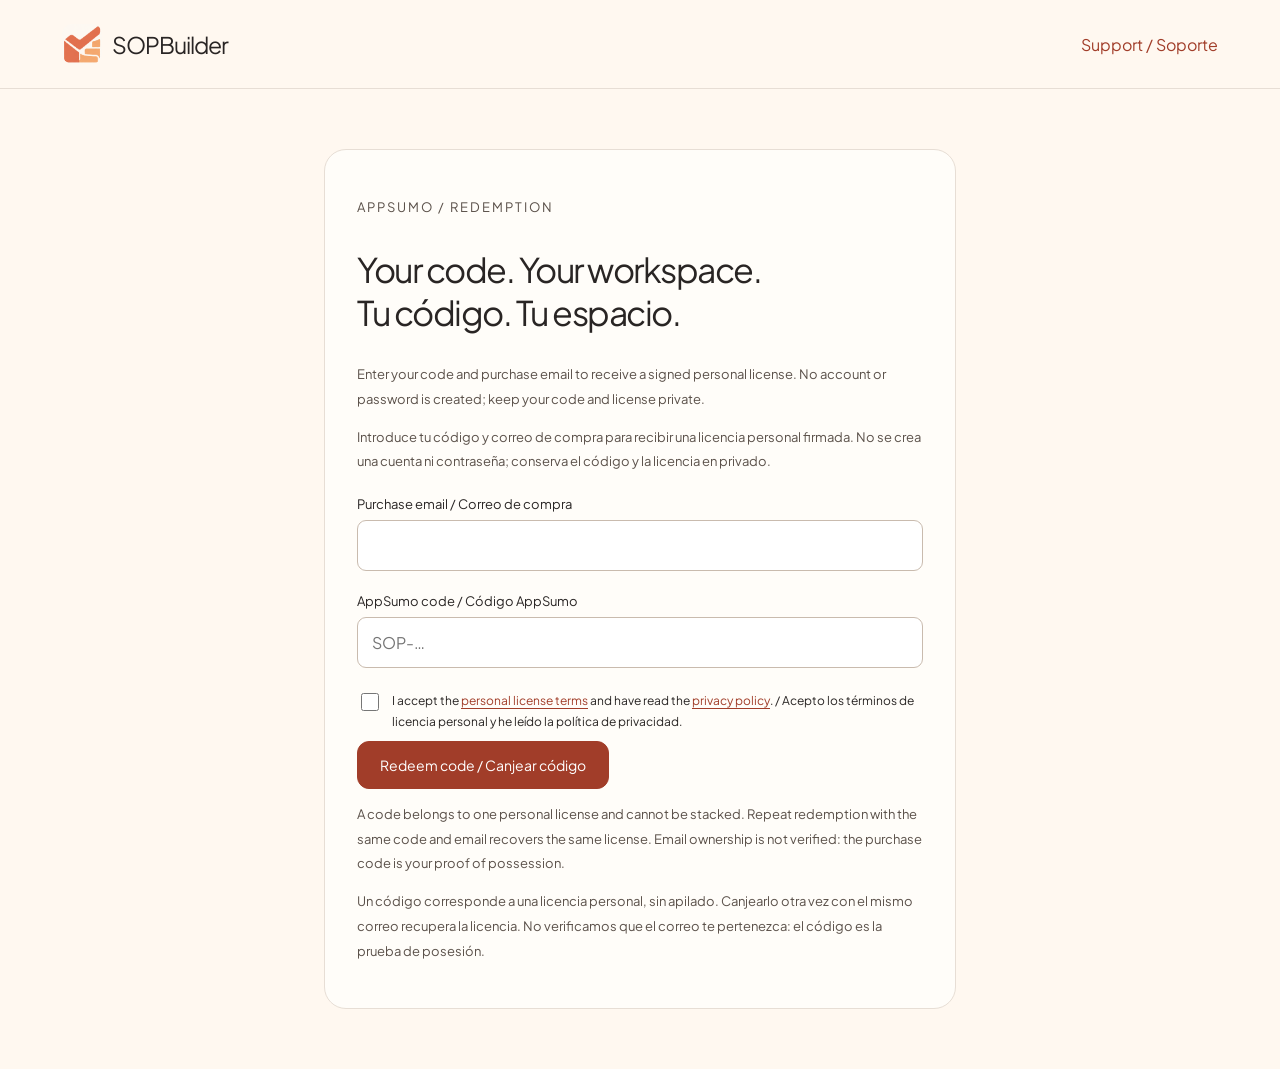
==== activate-sop-a9e62d71/index.html @ 06dafb78 "Publish SOPBuilder product website and secure redemption client" ====
<!doctype html>
<html lang="en">
  <head>
    <meta charset="utf-8" />
    <meta name="viewport" content="width=device-width,initial-scale=1" />
    <title>Redeem your SOPBuilder code</title>
    <meta name="robots" content="noindex,nofollow,noarchive" />
    <meta name="referrer" content="no-referrer" />
    <meta
      http-equiv="Content-Security-Policy"
      content="default-src 'self'; connect-src https://bpxwzslftjzzokgmrrzj.supabase.co; script-src 'self'; style-src 'self'; font-src 'self'; img-src 'self'; object-src 'none'; base-uri 'self'; form-action 'none'"
    />
    <link rel="icon" href="../assets/icon.png" />
    <link rel="stylesheet" href="../assets/site.css" />
    <script src="../assets/redeem.js" defer></script>
  </head>
  <body>
    <header class="header">
      <div class="container nav">
        <a class="brand" href="../"
          ><img
            src="../assets/icon.png"
            alt=""
            width="40"
            height="40"
          />SOPBuilder</a
        ><a href="mailto:familiazv2016@gmail.com">Support / Soporte</a>
      </div>
    </header>
    <main class="redeem-shell">
      <section class="redeem-card">
        <p class="eyebrow">APPSUMO / REDEMPTION</p>
        <h1>Your code. Your workspace.<br />Tu código. Tu espacio.</h1>
        <p>
          Enter your code and purchase email to receive a signed personal
          license. No account or password is created; keep your code and license
          private.
        </p>
        <p>
          Introduce tu código y correo de compra para recibir una licencia
          personal firmada. No se crea una cuenta ni contraseña; conserva el
          código y la licencia en privado.
        </p>
        <form id="redeem-form">
          <label for="email">Purchase email / Correo de compra</label
          ><input
            id="email"
            type="email"
            required
            maxlength="254"
            autocomplete="email"
          /><label for="code">AppSumo code / Código AppSumo</label
          ><input
            id="code"
            type="text"
            required
            minlength="36"
            maxlength="36"
            pattern="[Ss][Oo][Pp]-[A-Fa-f0-9]{32}"
            autocomplete="off"
            autocapitalize="characters"
            spellcheck="false"
            placeholder="SOP-…"
          /><label class="check-label"
            ><input id="terms" type="checkbox" required /><span
              >I accept the
              <a href="../terms.html" target="_blank" rel="noopener"
                >personal license terms</a
              >
              and have read the
              <a href="../privacy.html" target="_blank" rel="noopener"
                >privacy policy</a
              >. / Acepto los términos de licencia personal y he leído la
              política de privacidad.</span
            ></label
          ><button id="submit" class="btn" type="submit">
            Redeem code / Canjear código
          </button>
        </form>
        <div
          id="message"
          class="form-message"
          role="status"
          aria-live="polite"
        ></div>
        <section id="success" hidden>
          <h2>You're ready / Todo listo</h2>
          <ol>
            <li>Save the .soplicense file. / Guarda el archivo .soplicense.</li>
            <li>
              Download and install SOPBuilder for Windows. / Descarga e instala
              SOPBuilder para Windows.
            </li>
            <li>
              Open the app and choose “Import license”. / Abre la app y elige
              «Importar licencia».
            </li>
          </ol>
          <button id="save-license" class="btn">
            Save license / Guardar licencia
          </button>
          <p>
            <a
              href="https://github.com/fguzman-stack/SOPBuilder-Web/releases/latest"
              target="_blank"
              rel="noopener"
              >Windows downloads and SHA-256 checksums ↗</a
            >
          </p>
          <p>
            The executable is not Authenticode-signed. / El ejecutable no tiene
            firma Authenticode.
          </p>
        </section>
        <p>
          A code belongs to one personal license and cannot be stacked. Repeat
          redemption with the same code and email recovers the same license.
          Email ownership is not verified: the purchase code is your proof of
          possession.
        </p>
        <p>
          Un código corresponde a una licencia personal, sin apilado. Canjearlo
          otra vez con el mismo correo recupera la licencia. No verificamos que
          el correo te pertenezca: el código es la prueba de posesión.
        </p>
        <noscript
          ><p>
            JavaScript is required to redeem securely. / Necesitas JavaScript
            para el canje seguro.
          </p></noscript
        >
      </section>
    </main>
  </body>
</html>
---- assets/site.css ----
@font-face {
  font-family: Jakarta;
  src: url("./jakarta-latin.woff2") format("woff2");
  font-weight: 100 900;
  font-display: swap;
}
:root {
  --cream: #fff8f0;
  --paper: #fffdf9;
  --ink: #292524;
  --muted: #5b514a;
  --line: #e7ded5;
  --rust: #a13d29;
  --coral: #e76f51;
  --teal: #217d72;
  font-family: Jakarta, system-ui, sans-serif;
  color: var(--ink);
  background: var(--cream);
  scroll-behavior: smooth;
}
* {
  box-sizing: border-box;
}
body {
  margin: 0;
}
a {
  color: var(--rust);
  text-decoration: none;
}
button,
input {
  font: inherit;
}
button,
a,
input {
  outline-offset: 5px;
}
a:focus-visible,
button:focus-visible,
input:focus-visible {
  outline: 3px solid var(--teal);
}
.skip {
  position: absolute;
  left: 12px;
  top: -100px;
  background: #fff;
  padding: 12px;
  z-index: 100;
}
.skip:focus {
  top: 12px;
}
.container {
  max-width: 1220px;
  margin: auto;
  padding: 0 32px;
}
.header {
  border-bottom: 1px solid var(--line);
  background: rgba(255, 248, 240, 0.97);
  position: sticky;
  top: 0;
  z-index: 10;
}
.nav {
  min-height: 88px;
  display: flex;
  align-items: center;
  justify-content: space-between;
  gap: 24px;
}
.brand {
  display: flex;
  align-items: center;
  gap: 10px;
  color: var(--ink);
  font-weight: 800;
  font-size: 23px;
  letter-spacing: -1px;
}
.brand img {
  width: 40px;
  height: 40px;
  border-radius: 10px;
}
.nav-links {
  display: flex;
  align-items: center;
  gap: 26px;
  font-size: 13px;
  font-weight: 600;
}
.nav-links > a {
  color: var(--ink);
}
.nav-links > a.btn { color: white; }
.dark .btn.secondary { color: #fff8f0; }
p a, .check-label a { text-decoration: underline; text-underline-offset: 3px; }
.language {
  border: 1px solid var(--line);
  background: var(--paper);
  border-radius: 20px;
  padding: 8px 12px;
  cursor: pointer;
}
.btn {
  display: inline-flex;
  align-items: center;
  justify-content: center;
  gap: 10px;
  min-height: 48px;
  padding: 13px 22px;
  border-radius: 12px;
  background: var(--rust);
  color: white;
  font-weight: 700;
  font-size: 14px;
  border: 1px solid var(--rust);
  cursor: pointer;
}
.btn:hover {
  background: #963b29;
}
.btn.secondary {
  background: transparent;
  color: var(--ink);
  border-color: var(--line);
}
.btn.secondary:hover {
  background: #fff0e8;
}
.eyebrow {
  font-size: 11px;
  font-weight: 800;
  letter-spacing: 2px;
  text-transform: uppercase;
  color: var(--rust);
  display: flex;
  align-items: center;
  gap: 10px;
}
.dot {
  width: 8px;
  height: 8px;
  border-radius: 50%;
  background: var(--teal);
}
.hero {
  padding: 76px 0 0;
  position: relative;
  overflow: hidden;
}
.hero-grid {
  display: grid;
  grid-template-columns: 1.22fr 0.78fr;
  gap: 64px;
  align-items: center;
}
.hero h1 {
  font-size: clamp(42px, 5.1vw, 70px);
  line-height: 1.1;
  letter-spacing: -3.7px;
  margin: 22px 0;
}
.hero h1 em {
  font-style: normal;
  color: var(--rust);
}
.lead {
  color: var(--muted);
  font-size: 17px;
  line-height: 1.85;
  max-width: 580px;
}
.actions {
  display: flex;
  gap: 12px;
  flex-wrap: wrap;
  margin: 28px 0 18px;
}
.micro {
  font-size: 12px;
  color: var(--muted);
  line-height: 1.8;
}
.hero-note {
  background: #f5ece1;
  border: 1px solid #e4d5c5;
  border-radius: 26px;
  padding: 30px;
}
.note-top {
  display: flex;
  align-items: center;
  justify-content: space-between;
  font-size: 11px;
  color: var(--muted);
  border-bottom: 1px solid #dacbbb;
  padding-bottom: 18px;
}
.note-title {
  font-size: 26px;
  font-weight: 800;
  line-height: 1.3;
  margin: 24px 0 18px;
  letter-spacing: -1px;
}
.note-step {
  display: flex;
  gap: 14px;
  align-items: center;
  margin: 18px 0;
  font-size: 13px;
}
.step-num {
  width: 30px;
  height: 30px;
  border-radius: 50%;
  background: white;
  border: 1px solid #dbc9b8;
  display: grid;
  place-items: center;
  color: var(--teal);
  font-weight: 700;
}
.note-label {
  border-top: 1px solid #dacbbb;
  padding-top: 18px;
  font-size: 11px;
  color: var(--muted);
  line-height: 1.8;
}
.shot-wrap {
  margin-top: 60px;
  padding: 14px 14px 0;
  border: 1px solid #ddcfc2;
  border-bottom: 0;
  border-radius: 22px 22px 0;
  background: #efe3d6;
  box-shadow: 0 25px 60px #6d453b15;
}
.shot-wrap img {
  display: block;
  width: 100%;
  border-radius: 12px 12px 0;
}
.caption {
  font-size: 11px;
  color: var(--muted);
  text-align: center;
  margin: 14px 0;
}
.facts {
  display: grid;
  grid-template-columns: repeat(4, 1fr);
  border-top: 1px solid var(--line);
  border-bottom: 1px solid var(--line);
  padding: 28px 0;
  margin-top: 20px;
  gap: 22px;
}
.fact strong {
  display: block;
  font-size: 22px;
  letter-spacing: -0.7px;
}
.fact span {
  font-size: 12px;
  color: var(--muted);
}
section[id] {
  scroll-margin-top: 110px;
}
.section {
  padding: 88px 0;
}
.section-head {
  display: flex;
  justify-content: space-between;
  align-items: end;
  gap: 40px;
  margin-bottom: 42px;
}
.section-head h2,
h2 {
  font-size: clamp(30px, 3.2vw, 42px);
  line-height: 1.2;
  letter-spacing: -1.8px;
  margin: 14px 0;
}
.section-head p {
  max-width: 390px;
  color: var(--muted);
  font-size: 14px;
  line-height: 1.8;
}
.features {
  display: grid;
  grid-template-columns: repeat(3, 1fr);
  gap: 18px;
}
.feature {
  padding: 28px;
  border: 1px solid var(--line);
  background: var(--paper);
  border-radius: 18px;
}
.feature .number {
  color: var(--rust);
  font-size: 12px;
  font-weight: 800;
}
.feature h3 {
  font-size: 18px;
  margin: 25px 0 12px;
  letter-spacing: -0.5px;
}
.feature p {
  font-size: 13px;
  line-height: 1.9;
  color: var(--muted);
  margin: 0;
}
.dark {
  background: #292f2b;
  color: #fff8f0;
}
.dark .eyebrow {
  color: #f4a68e;
}
.dark p {
  color: #ccc8bf;
}
.story {
  display: grid;
  grid-template-columns: 1fr 1fr;
  gap: 64px;
  align-items: center;
}
.story h2 {
  max-width: 480px;
}
.story p {
  font-size: 14px;
  line-height: 1.9;
}
.privacy-points {
  list-style: none;
  padding: 0;
}
.privacy-points li {
  padding: 15px 0;
  border-bottom: 1px solid #ffffff20;
  font-size: 13px;
  line-height: 1.8;
}
.privacy-points li:before {
  content: "↗";
  margin-right: 12px;
  color: #f4a68e;
}
.gallery {
  display: grid;
  grid-template-columns: 1fr 1fr;
  gap: 26px;
}
.gallery figure {
  margin: 0;
}
.gallery img {
  width: 100%;
  border: 1px solid var(--line);
  border-radius: 16px;
  display: block;
  cursor: zoom-in;
}
.gallery figcaption {
  padding: 15px 0;
  font-size: 13px;
  font-weight: 700;
}
.gallery figcaption span {
  display: block;
  font-size: 12px;
  font-weight: 400;
  color: var(--muted);
  line-height: 1.8;
  margin-top: 5px;
}
.pricing {
  display: grid;
  grid-template-columns: 1fr 0.9fr;
  gap: 64px;
  align-items: center;
}
.price-card {
  background: var(--paper);
  border: 1px solid #d9b6a6;
  border-radius: 24px;
  padding: 34px;
  box-shadow: 0 10px 35px #b8493208;
}
.price-top {
  display: flex;
  justify-content: space-between;
  align-items: center;
}
.badge {
  background: #f9e3d7;
  color: #8c3624;
  padding: 7px 10px;
  border-radius: 8px;
  font-size: 10px;
  font-weight: 800;
}
.price {
  font-size: 64px;
  letter-spacing: -3px;
  font-weight: 800;
  margin: 20px 0 4px;
}
.price small {
  font-size: 14px;
  font-weight: 500;
  letter-spacing: 0;
  color: var(--muted);
}
.price-list {
  padding: 0;
  list-style: none;
  font-size: 13px;
  line-height: 2.5;
}
.price-list li:before {
  content: "✓";
  color: var(--teal);
  font-weight: 800;
  margin-right: 10px;
}
.notice {
  font-size: 12px;
  line-height: 1.8;
  background: #f9ede2;
  border-left: 3px solid var(--rust);
  padding: 16px;
  color: var(--muted);
}
.faq-list {
  max-width: 850px;
  margin: auto;
}
details {
  border-bottom: 1px solid var(--line);
  padding: 20px 0;
}
summary {
  font-size: 15px;
  font-weight: 700;
  cursor: pointer;
  line-height: 1.6;
}
details p {
  color: var(--muted);
  font-size: 13px;
  line-height: 1.9;
  max-width: 760px;
}
.support-card {
  border-radius: 22px;
  background: #f0e6da;
  padding: 40px;
  display: flex;
  align-items: center;
  justify-content: space-between;
  gap: 40px;
}
.support-card h2 {
  font-size: 30px;
}
.support-card p {
  font-size: 13px;
  color: var(--muted);
  line-height: 1.8;
  max-width: 650px;
}
.footer {
  border-top: 1px solid var(--line);
  padding: 32px 0;
}
.footer-inner {
  display: flex;
  justify-content: space-between;
  align-items: center;
  gap: 24px;
}
.footer p,
.footer a {
  font-size: 11px;
  color: var(--muted);
}
.footer-links {
  display: flex;
  gap: 20px;
}
.legal {
  max-width: 800px;
  padding: 64px 32px;
  margin: auto;
  line-height: 1.9;
}
.legal h1 {
  font-size: 40px;
  line-height: 1.2;
  letter-spacing: -1.5px;
}
.legal h2 {
  font-size: 24px;
  letter-spacing: -0.8px;
  margin-top: 32px;
}
.legal p,
.legal li {
  font-size: 14px;
  color: var(--muted);
}
.redeem-shell {
  max-width: 680px;
  margin: 60px auto;
  padding: 0 24px;
}
.redeem-card {
  background: var(--paper);
  border: 1px solid var(--line);
  border-radius: 22px;
  padding: 32px;
}
.redeem-card h1 {
  font-size: 34px;
  letter-spacing: -1.5px;
}
.redeem-card p,
.redeem-card li {
  font-size: 13px;
  line-height: 1.9;
  color: var(--muted);
}
label {
  font-size: 13px;
  font-weight: 600;
  display: block;
  margin: 22px 0 8px;
}
input[type="email"],
input[type="text"] {
  width: 100%;
  padding: 14px;
  border: 1px solid #c9bbae;
  background: white;
  border-radius: 9px;
}
input[type="checkbox"] {
  width: 18px;
  height: 18px;
  flex-shrink: 0;
  accent-color: var(--rust);
}
.check-label {
  display: flex;
  gap: 10px;
  line-height: 1.8;
  font-size: 12px;
}
.form-message {
  padding: 14px;
  margin: 18px 0;
  border-radius: 10px;
  background: #f9ede2;
  line-height: 1.8;
  font-size: 13px;
}
.form-message:empty {
  display: none;
}
[hidden] {
  display: none !important;
}
.success {
  background: #e5f0e9;
  border-color: #217d72;
}
.btn:disabled {
  opacity: 0.55;
  cursor: wait;
}
.lightbox {
  border: 0;
  border-radius: 14px;
  padding: 12px;
  max-width: 95vw;
  background: var(--cream);
}
.lightbox::backdrop {
  background: #191714bf;
}
.lightbox img {
  max-width: 90vw;
  max-height: 80vh;
  display: block;
}
.lightbox button {
  display: block;
  margin-left: auto;
  border: 0;
  padding: 10px;
  background: none;
  cursor: pointer;
}
.reveal {
  animation: rise 0.65s ease both;
}
@keyframes rise {
  from {
    opacity: 0;
    transform: translateY(14px);
  }
  to {
    opacity: 1;
    transform: translateY(0);
  }
}
@media (max-width: 850px) {
  .container {
    padding: 0 22px;
  }
  .nav {
    min-height: 76px;
  }
  .nav-links {
    gap: 14px;
  }
  .nav-links .desktop-link {
    display: none;
  }
  .hero {
    padding-top: 48px;
  }
  .hero-grid,
  .story,
  .pricing {
    grid-template-columns: 1fr;
    gap: 32px;
  }
  .hero h1 {
    letter-spacing: -2px;
  }
  .hero-note {
    display: none;
  }
  .shot-wrap {
    margin-top: 34px;
    padding: 8px;
  }
  .facts {
    grid-template-columns: 1fr 1fr;
  }
  .features {
    grid-template-columns: 1fr 1fr;
  }
  .section {
    padding: 58px 0;
  }
  .section-head {
    display: block;
  }
  .gallery {
    grid-template-columns: 1fr;
  }
  .support-card,
  .footer-inner {
    flex-direction: column;
    align-items: start;
  }
  .brand {
    font-size: 20px;
  }
  .footer-links {
    flex-wrap: wrap;
  }
}
@media (max-width: 480px) {
  .features {
    grid-template-columns: 1fr;
  }
  .nav-links {
    gap: 8px;
  }
  .nav-links .btn {
    padding: 10px;
    font-size: 11px;
    min-height: 40px;
  }
  .hero h1 {
    font-size: 42px;
  }
  .price-card,
  .support-card {
    padding: 24px;
  }
  .redeem-card {
    padding: 24px;
  }
}
@media (prefers-reduced-motion: reduce) {
  :root {
    scroll-behavior: auto;
  }
  .reveal {
    animation: none;
  }
}
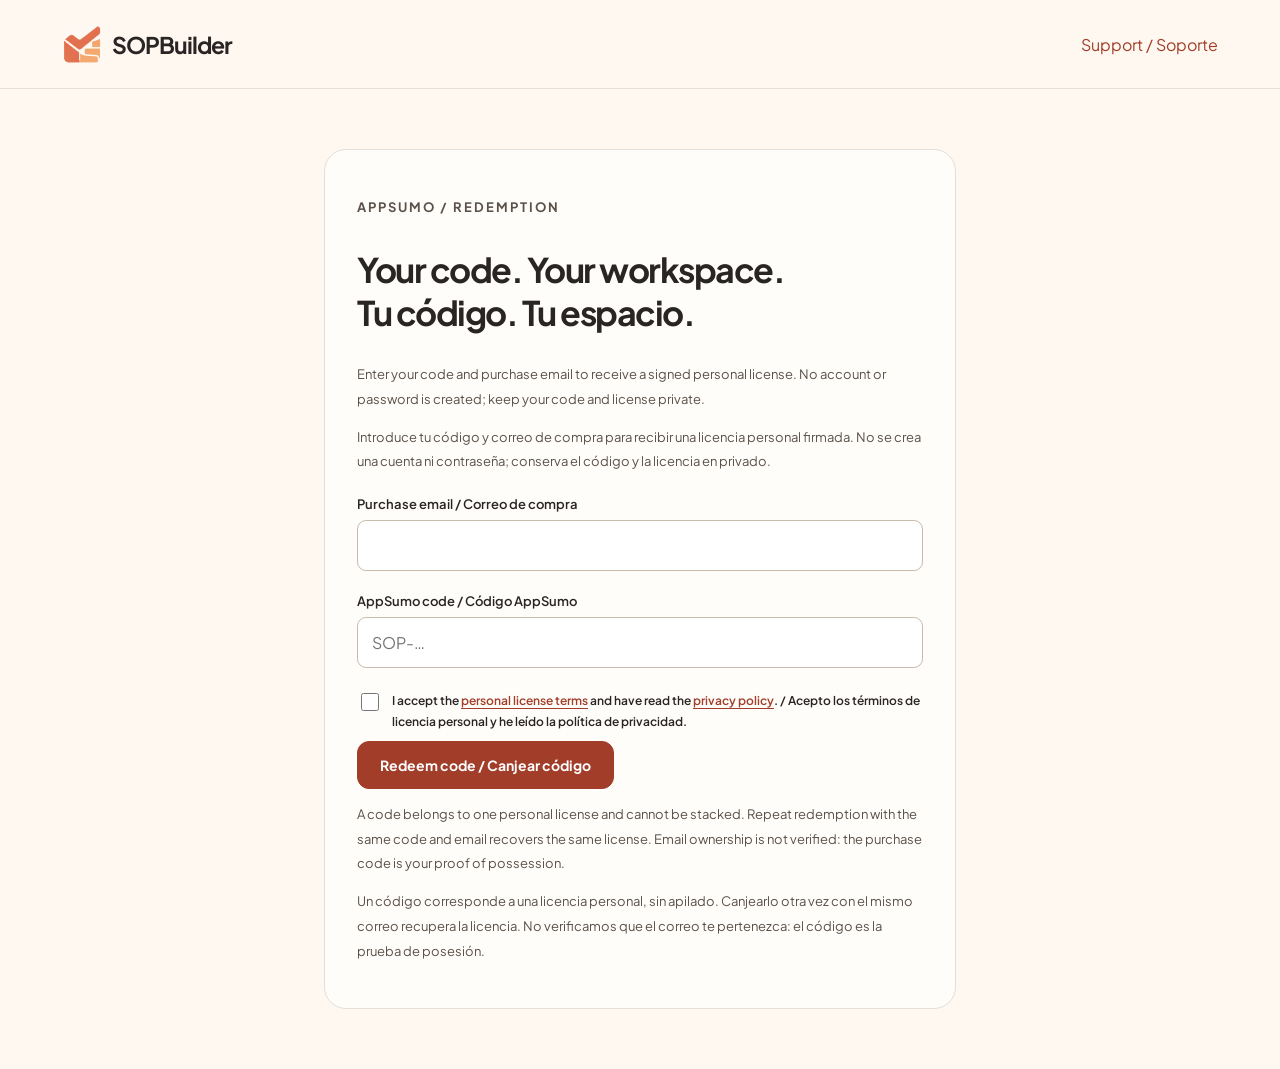
==== commit 061092f1: "Fix screenshot aspect ratios and style native scrollbars" ====
--- a/activate-sop-a9e62d71/index.html
+++ b/activate-sop-a9e62d71/index.html
@@ -11,7 +11,7 @@
       content="default-src 'self'; connect-src https://bpxwzslftjzzokgmrrzj.supabase.co; script-src 'self'; style-src 'self'; font-src 'self'; img-src 'self'; object-src 'none'; base-uri 'self'; form-action 'none'"
     />
     <link rel="icon" href="../assets/icon.png" />
-    <link rel="stylesheet" href="../assets/site.css" />
+    <link rel="stylesheet" href="../assets/site.css?v=0.3.1" />
     <script src="../assets/redeem.js" defer></script>
   </head>
   <body>
--- a/assets/site.css
+++ b/assets/site.css
@@ -1,9 +1,11 @@
 @font-face {
   font-family: Jakarta;
   src: url("./jakarta-latin.woff2") format("woff2");
-  font-weight: 100 900;
+  font-weight: 400;
   font-display: swap;
 }
+@font-face { font-family: Jakarta; src:url('./jakarta-latin-600.woff2') format('woff2'); font-weight:500 600; font-display:swap; }
+@font-face { font-family: Jakarta; src:url('./jakarta-latin-700.woff2') format('woff2'); font-weight:700 900; font-display:swap; }
 :root {
   --cream: #fff8f0;
   --paper: #fffdf9;
@@ -21,6 +23,39 @@
 * {
   box-sizing: border-box;
 }
+/* Keep a quiet, rounded scrollbar without replacing native scrolling. */
+::-webkit-scrollbar {
+  width: 12px;
+  height: 12px;
+}
+::-webkit-scrollbar-track {
+  background: #f5ece3;
+  border-radius: 999px;
+}
+::-webkit-scrollbar-thumb {
+  background: #b17d65;
+  background-clip: padding-box;
+  border: 3px solid transparent;
+  border-radius: 999px;
+  min-height: 40px;
+}
+::-webkit-scrollbar-thumb:hover {
+  background-color: #925b45;
+}
+::-webkit-scrollbar-thumb:active {
+  background-color: var(--rust);
+}
+::-webkit-scrollbar-corner {
+  background: transparent;
+}
+@supports not selector(::-webkit-scrollbar) {
+  * { scrollbar-width: thin; scrollbar-color: #b17d65 #f5ece3; }
+}
+@media (forced-colors: active) {
+  * { scrollbar-color: auto; }
+  ::-webkit-scrollbar-track { background: Canvas; }
+  ::-webkit-scrollbar-thumb { background-color: CanvasText; }
+}
 body {
   margin: 0;
 }
@@ -243,6 +278,9 @@
   box-shadow: 0 25px 60px #6d453b15;
 }
 .shot-wrap img {
+  height: auto;
+  aspect-ratio: 16 / 9;
+  object-fit: contain;
   display: block;
   width: 100%;
   border-radius: 12px 12px 0;
@@ -372,6 +410,9 @@
 }
 .gallery img {
   width: 100%;
+  height: auto;
+  aspect-ratio: 16 / 9;
+  object-fit: contain;
   border: 1px solid var(--line);
   border-radius: 16px;
   display: block;
@@ -606,6 +647,9 @@
   background: #191714bf;
 }
 .lightbox img {
+  width: auto;
+  height: auto;
+  object-fit: contain;
   max-width: 90vw;
   max-height: 80vh;
   display: block;
